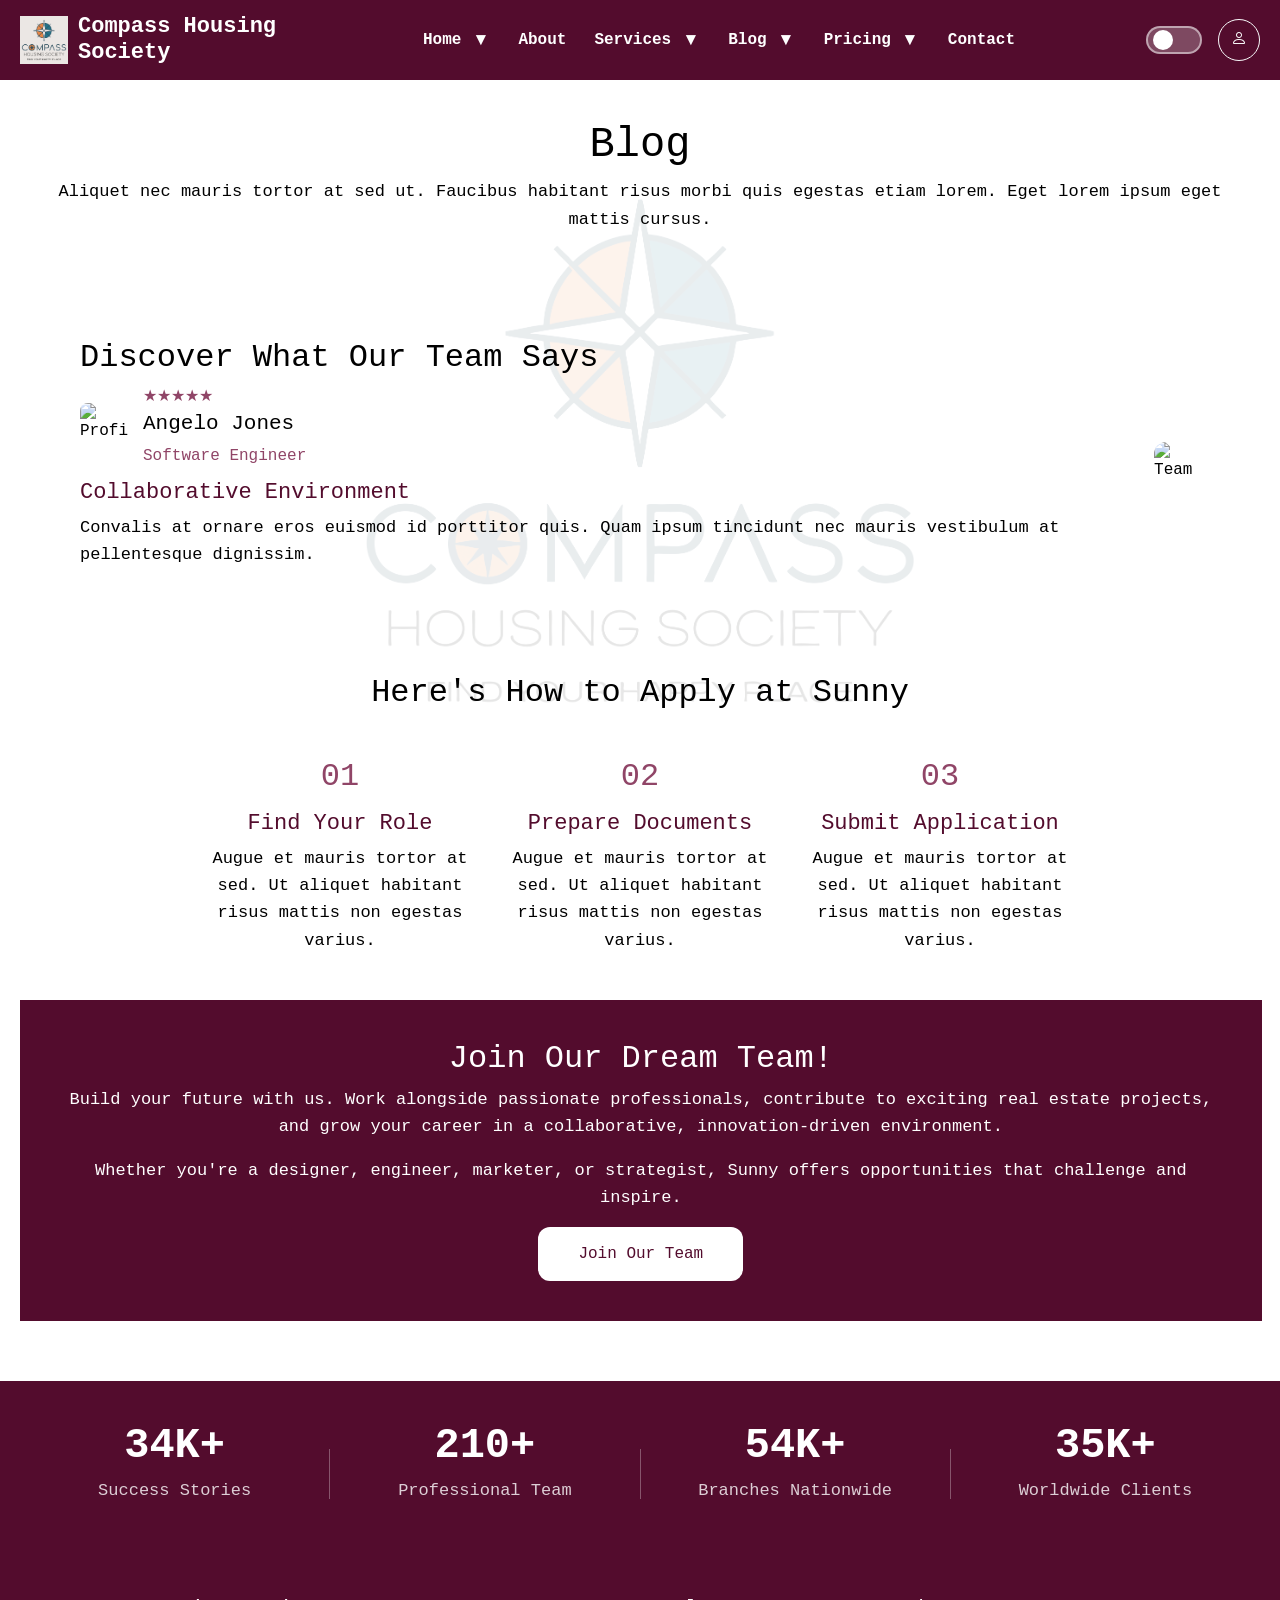
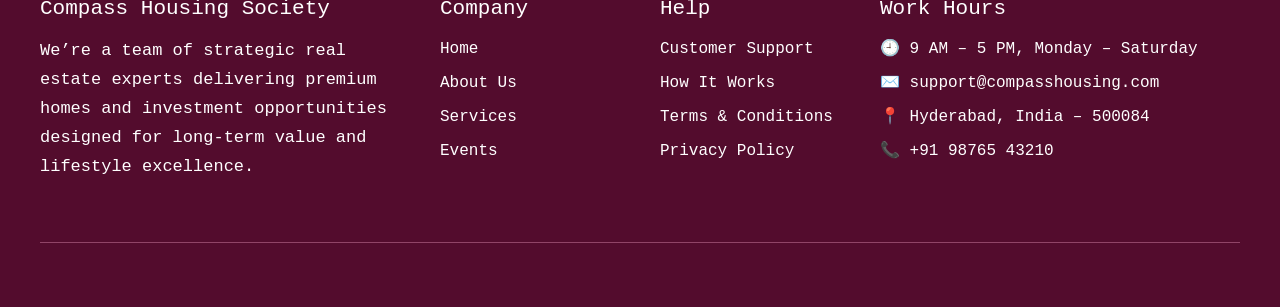
==== blog.html @ 1b6b70ff "Add files via upload" ====
<!DOCTYPE html>
<html lang="en" data-theme="light">

<head>
    <meta charset="UTF-8">
    <meta name="viewport" content="width=device-width, initial-scale=1.0">
    <title>Real Estate</title>

    <link rel="stylesheet" href="globalstyles.css">
    <link href="https://cdn.jsdelivr.net/npm/bootstrap@5.3.3/dist/css/bootstrap.min.css" rel="stylesheet">
    <link href="https://cdn.jsdelivr.net/npm/bootstrap-icons@1.11.3/font/bootstrap-icons.css" rel="stylesheet">

    <style>
        :root {
            --primary: #530C2D;
            --secondary: #904567;
            --white: #ffffff;
            --black: #000000;
        }

        body {
            font-family: "JetBrains Mono", "Cascadia Code", monospace;
            background: var(--white);
            color: var(--black);
        }

        html[data-theme="dark"] body {
            background: var(--black);
            color: var(--white);
        }

        section {
            /* padding: 40px; */
            position: relative;
            overflow: hidden;
        }



        .blog-hero {
            display: flex;
            justify-content: center;
            text-align: center;
        }

        .blog-hero-inner {
            display: flex;
            justify-content: center;
            width: 100%;
        }

        .section-styles {
            padding: 40px;
            margin-bottom: -30px;
        }


        h1 {
            font-size: 42px;
            color: var(--black);
        }

        h2 {
            font-size: 32px;
        }

        h3 {
            font-size: 22px;
            color: var(--primary);
        }

        h4 {
            font-size: 21px;
        }

        h5,
        h6 {
            font-size: 19px;
        }

        p,
        span {
            font-size: 17px;
            line-height: 1.6;
        }

        a,
        li {
            font-size: 16px;
        }


        /* TEAM SECTION */
        .team-container {
            display: flex;
            align-items: center;
            justify-content: space-between;
            gap: 40px;
        }

        .mini-title {
            font-size: 16px;
            color: var(--secondary);
        }

        .testimonial-card h3 {
            color: var(--primary);
        }

        html[data-theme="dark"] .testimonial-card h3 {
            color: var(--white);
        }


        body::before {
            content: "";
            position: fixed;
            inset: 0;
            background-image: url("images/transparent-logo-1.png");
            background-repeat: no-repeat;
            background-position: center;
            background-size: 600px auto;
            opacity: 0.10;
            pointer-events: none;
            z-index: -1;
            transition: opacity 0.3s ease;
        }

        :root[data-theme="dark"] body::before {
            opacity: 0.10;
        }

        .profile-row {
            display: flex;
            align-items: center;
            gap: 15px;
            margin-bottom: 10px;
        }

        .avatar {
            width: 48px;
            height: 48px;
            border-radius: 8px;
            object-fit: cover;
        }

        .stars {
            font-size: 16px;
            color: var(--secondary);
        }

        .role {
            font-size: 16px;
            color: var(--secondary);
        }

        .team-images img {
            width: 100%;
            border-radius: 12px;
        }

        /* APPLY SECTION */
        .apply-section {
            text-align: center;
        }

      

        .apply-steps {
            display: flex;
            justify-content: center;
            gap: 40px;
            flex-wrap: wrap;
            margin-top: 40px;
        }

        .apply-step {
            max-width: 260px;
            text-align: center;
            /* CENTER CONTENT */
        }

        .step-number {
            font-size: 32px;
            color: var(--secondary);
            display: block;
            margin-bottom: 10px;
        }


        /* CTA */
        .cta-banner {
            background: var(--primary);
            color: var(--white);
            text-align: center;
            width: 97%;
            margin: 20px;
        }

        .cta-btn {
            background: var(--white);
            color: var(--primary);
            border: none;
            padding: 15px 40px;
            border-radius: 12px;
            font-size: 16px;
        }

        /* DARK MODE TEXT FIXES */
        html[data-theme="dark"] h1,
        html[data-theme="dark"] .apply-title {
            color: var(--secondary);
        }

        /* RESPONSIVE */
        @media (max-width: 992px) {
            .team-container {
                flex-direction: column;
                text-align: center;
            }

            .apply-step {
                text-align: center;
            }

            .blog-hero-inner {
                flex-direction: column;
                text-align: center;
            }

            .blog-hero-line {
                display: none;
            }
        }

        :root[data-theme="dark"] .cta-banner {
            background-color: var(--black);
            border: 1px solid var(--white);
            width: 97%;
            margin: 20px;
        }
    </style>
</head>

<body>

    <div id="site-header" class="fixed-top"></div>

    <div>
        <section class="blog-hero section-styles">
            <div class="blog-hero-inner">
                <!-- <div class="blog-hero-line"></div> -->
                <div class="blog-hero-text">
                    <h1>Blog</h1>
                    <p>
                        Aliquet nec mauris tortor at sed ut. Faucibus habitant risus morbi quis
                        egestas etiam lorem. Eget lorem ipsum eget mattis cursus.
                    </p>
                </div>
            </div>
        </section>

        <section class="team-speaks section-styles">
            <div class="team-container" style="padding:40px;">
                <div class="team-text">
                    <h2>Discover What Our Team Says</h2>

                    <div class="testimonial-card">
                        <div class="profile-row">
                            <img src="https://encrypted-tbn0.gstatic.com/images?q=tbn:ANd9GcRZ3tNtqxEk4YjqTPH5gYaQ2ZYqYl0sMNKePg&s"
                                alt="Profile" class="avatar">
                            <div>
                                <span class="stars">★★★★★</span>
                                <h4>Angelo Jones</h4>
                                <span class="role">Software Engineer</span>
                            </div>
                        </div>

                        <h3>Collaborative Environment</h3>
                        <p>
                            Convalis at ornare eros euismod id porttitor quis. Quam ipsum tincidunt nec mauris
                            vestibulum at pellentesque dignissim.
                        </p>
                    </div>
                </div>

                <div class="team-images">
                    <img src="https://thumbs.dreamstime.com/b/team-architect-engineer-businessman-having-meeting-new-property-real-estate-development-project-over-design-safety-394794071.jpg"
                        alt="Team">
                </div>
            </div>
        </section>

        <section class="apply-section section-styles">
            <h2 class="apply-title">Here's How to Apply at Sunny</h2>

            <div class="apply-steps">
                <div class="apply-step">
                    <div class="step-number">01</div>
                    <h3>Find Your Role</h3>
                    <p>Augue et mauris tortor at sed. Ut aliquet habitant risus mattis non egestas varius.</p>
                </div>

                <div class="apply-step">
                    <div class="step-number">02</div>
                    <h3>Prepare Documents</h3>
                    <p>Augue et mauris tortor at sed. Ut aliquet habitant risus mattis non egestas varius.</p>
                </div>

                <div class="apply-step">
                    <div class="step-number">03</div>
                    <h3>Submit Application</h3>
                    <p>Augue et mauris tortor at sed. Ut aliquet habitant risus mattis non egestas varius.</p>
                </div>
            </div>
        </section>

        <section class="cta-banner section-styles">
            <h2>Join Our Dream Team!</h2>
            <p>
                Build your future with us. Work alongside passionate professionals,
                contribute to exciting real estate projects, and grow your career
                in a collaborative, innovation-driven environment.
            </p>

            <p>
                Whether you're a designer, engineer, marketer, or strategist,
                Sunny offers opportunities that challenge and inspire.
            </p>

            <a href="contact.html">
                <button class="cta-btn">Join Our Team</button>
            </a>
        </section>

    </div>

     <div id="side-footer"></div>

    <script src="footer.js"></script>
    <script src="header.js"></script>

    <!-- Bootstrap JS MUST come before custom navbar script -->
    <script src="https://cdn.jsdelivr.net/npm/bootstrap@5.3.3/dist/js/bootstrap.bundle.min.js"></script>

</body>

</html>
---- globalstyles.css ----
:root {
    --primary: #530C2D;
    --secondary: #904567;
    --white: #ffffff;
    --black: #000000;
    --bg-light: #ffffff;
    --text-light: #000000;
    --bg-dark: #000000;
    --text-dark: #ffffff;
}

:root[data-theme="dark"] {
    --bg-light: #000000;
    --bg-dark: #000000;
    --text-light: #ffffff;
}

* {
    margin: 0;
    padding: 0;
    box-sizing: border-box;
}

html {
    scroll-behavior: smooth;
    overflow-x: hidden;
}

/* Prevent flash of unstyled content */
html:not([data-theme]) {
    visibility: hidden;
}

html[data-theme] {
    visibility: visible;
}

body {
    font-family: "JetBrains Mono", "Cascadia Code", "Fira Code", monospace;
    background: var(--bg-light);
    color: var(--text-light);
    padding-top: 80px;
    transition: background-color 0.3s ease, color 0.3s ease;
}

:root[data-theme="dark"] body {
    color: var(--white);
}

.fixed-top {
    position: fixed;
    top: 0;
    right: 0;
    left: 0;
    z-index: 1030;
}

.navbar-main {
    position: fixed;
    top: 0;
    width: 100%;
    height: 80px;
    background: var(--primary);
    z-index: 1050;
    display: flex;
    align-items: center;
    transition: background-color 0.3s ease;
}

:root[data-theme="dark"] .navbar-main {
    background: var(--black);
}

.navbar-main .container-fluid {
    max-width: 1320px;
    width: 100%;
    padding: 0 20px;
    margin: 0 auto;
    display: flex;
    align-items: center;
    justify-content: space-between;
}

.navbar-brand {
    display: flex;
    align-items: center;
    gap: 10px;
    text-decoration: none;
}

.logo-icon {
    width: 48px;
    height: 48px;
}

.logo-icon img {
    width: 100%;
    height: 100%;
    object-fit: contain;
}

.brand-name {
    font-size: 22px;
    font-weight: 700;
    color: var(--white);
    line-height: 1.2;
}

.brand-text {
    display: flex;
    flex-direction: column;
}

.navbar-nav {
    display: flex;
    align-items: center;
    gap: 20px;
}

.nav-link-main {
    font-size: 16px;
    font-weight: 600;
    color: var(--white);
    text-decoration: none;
    padding: 6px 4px;
    display: flex;
    align-items: center;
    gap: 5px;
    transition: opacity 0.2s ease;
}

.nav-link-main:hover {
    opacity: 0.85;
}

.nav-link-main,
.dropdown-item,
.navbar-toggler-custom {
    -webkit-tap-highlight-color: transparent;
}

.dropdown-icon-model {
    display: inline-flex;
    align-items: center;
    justify-content: center;
    width: 20px;
    height: 20px;
    margin-left: 4px;
    position: relative;
}

/* ===============================
   FIX DOUBLE DROPDOWN ARROWS
================================ */

/* Remove Bootstrap's default dropdown arrow completely */
.dropdown-toggle::after {
    display: none !important;
    content: none !important;
    border: none !important;
}

/* Also target the specific nav-link-main with dropdown-toggle */
.nav-link-main.dropdown-toggle::after {
    display: none !important;
    content: none !important;
    border: none !important;
    margin: 0 !important;
    padding: 0 !important;
    width: 0 !important;
    height: 0 !important;
}

/* Keep only your custom dropdown arrow */
.dropdown-icon-model::before {
    content: "▾";
    font-size: 18px;
    line-height: 1;
    display: inline-block;
    transition: transform 0.3s ease;
}

/* Make sure your custom arrow is properly positioned */
.dropdown-icon-model {
    display: inline-flex;
    align-items: center;
    justify-content: center;
    width: 20px;
    height: 20px;
    margin-left: 4px;
    position: relative;
}

/* Dropdown arrow rotation states */
.nav-item.dropdown.show .dropdown-icon-model::before {
    transform: rotate(180deg);
}

@media (min-width: 992px) {
    .nav-item.dropdown:hover .dropdown-icon-model::before {
        transform: rotate(180deg);
    }
}

.dropdown-icon-model::before {
    content: "▾";
    font-size: 18px;
    line-height: 1;
    display: inline-block;
    transition: transform 0.3s ease;
}

.nav-item.dropdown.show .dropdown-icon-model::before {
    transform: rotate(180deg);
}

@media (min-width: 992px) {
    .nav-item.dropdown:hover .dropdown-icon-model::before {
        transform: rotate(180deg);
    }
}

/* Remove ALL Bootstrap dropdown arrows */
.dropdown-toggle::after,
.nav-link-main.dropdown-toggle::after,
[data-bs-toggle="dropdown"]::after {
    display: none !important;
    content: none !important;
    border: none !important;
}

.dropdown-menu {
    background: var(--white);
    border: none;
    border-radius: 8px;
    box-shadow: 0 10px 30px rgba(0, 0, 0, 0.1);
    padding: 8px 0;
    min-width: 200px;
    transition: opacity 0.3s ease, visibility 0.3s ease, transform 0.3s ease;
}

.dropdown-item {
    font-size: 16px;
    color: var(--black);
    padding: 10px 20px;
    text-decoration: none;
    display: block;
    transition: all 0.2s ease;
}

.dropdown-item:hover,
.dropdown-item:focus {
    background: var(--secondary);
    color: var(--white);
}

@media (min-width: 992px) {
    .nav-item.dropdown {
        position: relative;
    }

    .nav-item.dropdown .dropdown-menu {
        display: block;
        opacity: 0;
        visibility: hidden;
        transform: translateY(10px);
        transition: 0.25s ease;
        pointer-events: none;
        position: absolute;
        top: 100%;
        left: 0;
        z-index: 1000;
    }

    .nav-item.dropdown:hover .dropdown-menu {
        opacity: 1;
        visibility: visible;
        transform: translateY(0);
        pointer-events: auto;
    }
}

.navbar-right-section {
    display: flex;
    align-items: center;
    gap: 16px;
}

.register-btn {
    font-size: 16px;
    padding: 10px 22px;
    border-radius: 10px;
    background: transparent;
    border: 2px solid var(--white);
    color: var(--white);
    text-decoration: none;
    transition: all 0.3s ease;
    cursor: pointer;
    display: inline-block;
    text-align: center;
    margin-left: 20px;
}

.register-btn:hover {
    background: var(--white);
    color: var(--primary);
    border-color: var(--white);
}

:root[data-theme="dark"] .register-btn:hover {
    background: var(--white);
    color: var(--black);
}

.theme-toggle-btn {
    width: 56px;
    height: 28px;
    border-radius: 30px;
    background: rgba(255, 255, 255, 0.25);
    border: 2px solid rgba(255, 255, 255, 0.5);
    cursor: pointer;
    position: relative;
    transition: all 0.3s ease;
    flex-shrink: 0;
}

.theme-toggle-slider {
    width: 20px;
    height: 20px;
    background: var(--white);
    border-radius: 50%;
    position: absolute;
    left: 5px;
    top: 2px;
    transition: transform 0.3s ease;
}

:root[data-theme="dark"] .theme-toggle-slider {
    transform: translateX(26px);
    background: var(--white);
}

:root[data-theme="dark"] .theme-toggle-btn {
    background: rgba(0, 0, 0, 0.25);
    border-color: rgba(255, 255, 255, 0.3);
}

.navbar-toggler-custom {
    width: 50px;
    height: 45px;
    border-radius: 8px;
    border: 2px solid rgba(255, 255, 255, 0.5);
    background: rgba(255, 255, 255, 0.15);
    display: flex;
    align-items: center;
    justify-content: center;
    cursor: pointer;
    transition: all 0.3s ease;
    margin-left: 12px;
    flex-shrink: 0;
}

.navbar-toggler-custom:hover {
    background: rgba(255, 255, 255, 0.25);
}

.toggler-icon {
    width: 22px;
    height: 2px;
    background: var(--white);
    position: relative;
    transition: all 0.3s ease;
}

.toggler-icon::before,
.toggler-icon::after {
    content: "";
    width: 22px;
    height: 2px;
    background: var(--white);
    position: absolute;
    left: 0;
    transition: all 0.3s ease;
}

.toggler-icon::before {
    top: -7px;
}

.toggler-icon::after {
    top: 7px;
}

.navbar-toggler-custom.active .toggler-icon {
    background: transparent;
}

.navbar-toggler-custom.active .toggler-icon::before {
    transform: rotate(45deg);
    top: 0;
}

.navbar-toggler-custom.active .toggler-icon::after {
    transform: rotate(-45deg);
    top: 0;
}

@media (max-width: 991.98px) {
    .navbar-main {
        height: auto;
        padding: 10px 0;
        min-height: 70px;
    }

    .navbar-collapse {
        position: fixed;
        top: 70px;
        left: 0;
        right: 0;
        background: var(--primary);
        padding: 0 20px !important;
        margin: 0 !important;
        border-radius: 0 0 16px 16px;
        max-height: 0;
        overflow: hidden;
        opacity: 0;
        visibility: hidden;
        transition: max-height 0.3s ease, opacity 0.3s ease, visibility 0.3s ease;
        z-index: 1049;
    }

    .navbar-collapse.show {
        max-height: 80vh;
        opacity: 1;
        visibility: visible;
        padding: 20px !important;
        overflow-y: auto;
    }

    :root[data-theme="dark"] .navbar-collapse {
        background: var(--black);
    }

    .navbar-nav {
        flex-direction: column;
        align-items: flex-start;
        gap: 14px;
        width: 100%;
    }

    .nav-item.dropdown {
        width: 100%;
    }

    .nav-item.dropdown .dropdown-menu {
        position: static !important;
        float: none !important;
        width: 20% !important;
        margin: 8px 0 0 15px !important;
        background: rgba(255, 255, 255, 0.1) !important;
        border: none !important;
        box-shadow: none !important;
        display: none !important;
        padding: 8px 0 !important;
        animation: fadeIn 0.2s ease;
    }

    .nav-item.dropdown.show .dropdown-menu,
    .nav-item.dropdown .dropdown-menu.show {
        display: block !important;
    }

    .dropdown-item {
        color: var(--white) !important;
        padding: 10px 15px !important;
        border-left: 3px solid transparent;
        transition: all 0.2s ease;
        font-size: 15px;
    }

    .dropdown-item:hover,
    .dropdown-item:focus {
        background: rgba(255, 255, 255, 0.15) !important;
        color: var(--white) !important;
        border-left-color: var(--white);
    }

    @keyframes fadeIn {
        from {
            opacity: 0;
            transform: translateY(-10px);
        }

        to {
            opacity: 1;
            transform: translateY(0);
        }
    }

    .navbar-right-section {
        flex-direction: column;
        width: 100%;
        gap: 14px;
        margin-top: 20px;
        padding-top: 18px;
        border-top: 1px solid rgba(255, 255, 255, 0.2);
    }

    .register-btn {
        width: 100%;
        text-align: center;
        margin-left: 0;
    }

    .mobile-register-container {
        display: flex;
        align-items: center;
        gap: 15px;
        margin-left: auto;
    }

    .mobile-theme-toggle {
        display: flex;
        justify-content: center;

    }

    body {
        padding-top: 70px;
    }

    /* Better hamburger to X animation */
    .navbar-toggler-custom.active {
        background: rgba(255, 255, 255, 0.25);
    }

    .navbar-toggler-custom.active .toggler-icon {
        background: transparent;
    }

    .navbar-toggler-custom.active .toggler-icon::before {
        transform: rotate(45deg);
        top: 0;
    }

    .navbar-toggler-custom.active .toggler-icon::after {
        transform: rotate(-45deg);
        top: 0;
    }

    /* Fix navbar spacing on mobile */
    .nav-link-main {
        padding: 8px 4px;
        width: 100%;
        /* justify-content: space-between; */
    }

    .nav-link-main .dropdown-icon-model::before {
        transition: transform 0.3s ease;
    }

    .nav-item.dropdown.show .nav-link-main .dropdown-icon-model::before {
        transform: rotate(180deg);
    }
}

@media (min-width: 992px) {
    .mobile-register-container {
        display: none;
    }

    .mobile-theme-toggle {
        display: none;
    }
}

@media (max-width: 991px) {
    .desktop-register-btn {
        display: none;
    }

    .navbar-collapse:not(.show) {
        display: none;
    }

    .navbar-collapse.show {
        display: block;
    }
}

@media (min-width: 992px) {
    .collapse:not(.show) {
        display: flex !important;
    }

    .navbar-collapse {
        display: flex !important;
        flex-basis: auto;
        flex-grow: 1;
        align-items: center;
    }
}

.mobile-register-btn {
    padding: 8px 18px;
    font-size: 16px;
    border-radius: 8px;
    border: 2px solid var(--white);
    background: transparent;
    color: var(--white);
    white-space: nowrap;
    text-decoration: none;
    transition: all 0.3s ease;
}

.mobile-register-btn:hover {
    background: var(--white);
    color: var(--primary);
}

.collapse:not(.show) {
    display: none;
}

.container-fluid {
    padding-right: 15px;
    padding-left: 15px;
}

footer {
    background: var(--primary);
    color: var(--white);
    padding: 40px 20px 40px;
    margin-top: 60px;
    transition: background-color 0.3s ease;
}

:root[data-theme="dark"] footer {
    background: var(--black);
}

.footer-top {
    max-width: 1200px;
    margin: auto;
    display: grid;
    grid-template-columns: 2fr 1fr 1fr 2fr;
    gap: 40px;
}

footer h4 {
    font-size: 21px;
    margin-bottom: 16px;
}

footer p {
    font-size: 17px;
    line-height: 1.7;
    margin-bottom: 20px;
}

footer a {
    font-size: 16px;
    color: var(--white);
    text-decoration: none;
    transition: color 0.3s ease;
}

footer a:hover {
    color: var(--secondary);
}

footer ul {
    list-style: none;
    padding-left: 0px;
}

footer ul li {
    margin-bottom: 10px;
}

.subscribe-box {
    display: flex;
    flex-direction: column;
    gap: 10px;
    margin-top: 15px;
}

.subscribe-box input {
    padding: 12px 16px;
    border-radius: 8px;
    border: 1px solid var(--secondary);
    background: rgba(255, 255, 255, 0.1);
    color: var(--white);
    font-size: 16px;
}

.subscribe-box input::placeholder {
    color: rgba(255, 255, 255, 0.7);
}

.subscribe-box button {
    padding: 12px 24px;
    border-radius: 8px;
    background: var(--secondary);
    color: var(--white);
    border: none;
    font-size: 16px;
    font-weight: 600;
    cursor: pointer;
    transition: background 0.3s ease;
}

.subscribe-box button:hover {
    background: #7a3a58;
}

.footer-bottom {
    max-width: 1200px;
    margin: 40px auto 0;
    padding-top: 24px;
    border-top: 1px solid var(--secondary);
    display: flex;
    justify-content: space-between;
    align-items: center;
    flex-wrap: wrap;
    gap: 20px;
}

.social {
    display: flex;
    gap: 14px;
}

.social a {
    width: 38px;
    height: 38px;
    border: 2px solid var(--secondary);
    border-radius: 50%;
    display: flex;
    align-items: center;
    justify-content: center;
    transition: all 0.3s ease;
}

.social a:hover {
    background: var(--secondary);
    border-color: var(--secondary);
    transform: translateY(-3px);
}

.social i {
    font-size: 16px;
}

@media (max-width: 991.98px) {
    .footer-top {
        grid-template-columns: 1fr 1fr;
    }
}

@media (max-width: 767.98px) {
    .footer-top {
        grid-template-columns: 1fr;
        text-align: center;
        gap: 30px;
    }

    .footer-bottom {
        flex-direction: column;
        text-align: center;
        gap: 15px;
    }

    .social {
        justify-content: center;
        margin-top: 10px;
    }
}

.footer-stats {
    max-width: 1200px;
    margin: 0 auto 70px;
    display: flex;
    justify-content: space-between;
    align-items: center;
    text-align: center;
    gap: 20px;
}

.footer-stats h3 {
    font-size: 42px;
    font-weight: 700;
    color: var(--white);
    margin-bottom: 6px;
}

.footer-stats p {
    font-size: 17px;
    color: rgba(255, 255, 255, 0.8);
}

.stat {
    flex: 1;
}

.stat-divider {
    width: 1px;
    height: 50px;
    background: rgba(255, 255, 255, 0.3);
}


.footer-phone {
    margin-top: 12px;
    font-weight: 600;
}

.footer-contact {
    list-style: none;
    padding: 0;
}

.footer-contact li {
    font-size: 16px;
    margin-bottom: 10px;
}

@media (max-width: 991.98px) {
    .footer-stats {
        flex-wrap: wrap;
        gap: 30px;
    }

    .stat-divider {
        display: none;
    }
}

@media (max-width: 767.98px) {
    .footer-stats h3 {
        font-size: 32px;
    }
}

/* ===============================
   DESKTOP DROPDOWN ANIMATION
================================ */
@media (min-width: 992px) {
    .dropdown-menu {
        animation: fadeInDropdown 0.2s ease;
    }

    @keyframes fadeInDropdown {
        from {
            opacity: 0;
            transform: translateY(10px);
        }

        to {
            opacity: 1;
            transform: translateY(0);
        }
    }
}

/* ===============================
   OVERLAY FOR MOBILE MENU
================================ */
@media (max-width: 991.98px) {
    .navbar-overlay {
        display: none;
        position: fixed;
        top: 70px;
        left: 0;
        right: 0;
        bottom: 0;
        background: rgba(0, 0, 0, 0.5);
        z-index: 1048;
    }

    .navbar-overlay.active {
        display: block;
    }

    body.menu-open {
        overflow: hidden;
    }
}
.dropdown-item.active, .dropdown-item:active {
    color:var(--white) !important;
    text-decoration: none;
    background-color: var(--primary) !important;
}
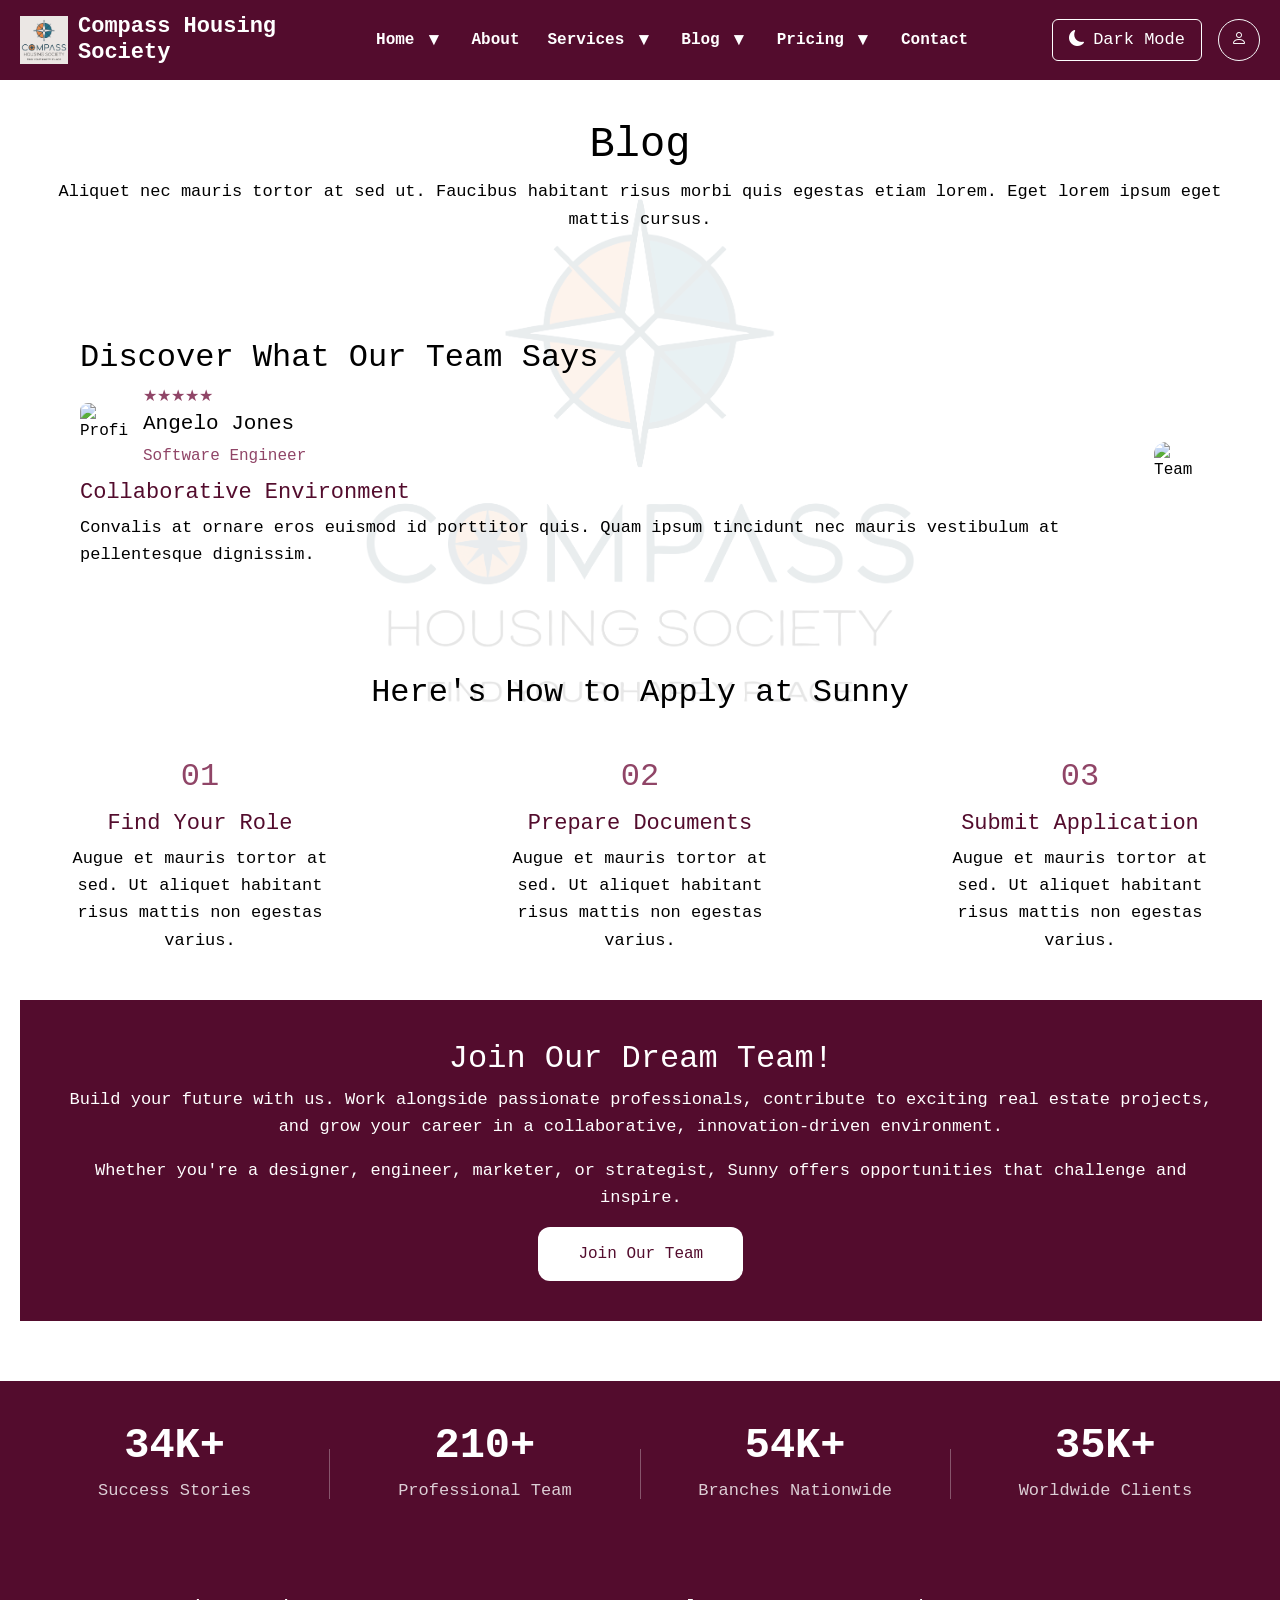
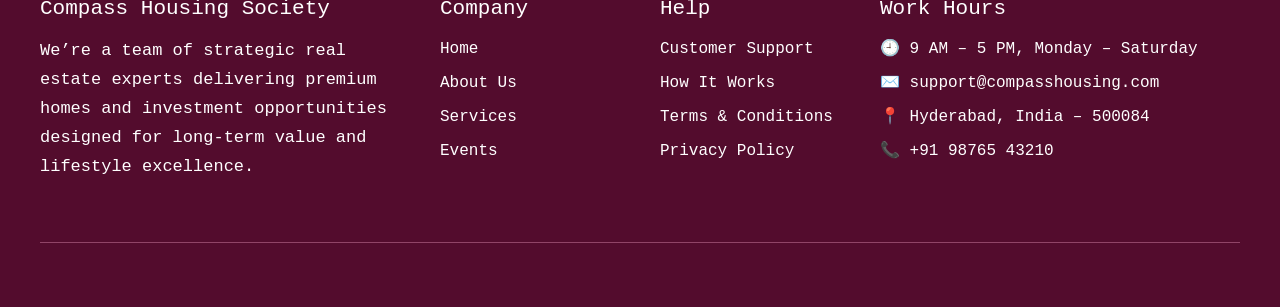
==== commit 72e94cef: "Update blog.html" ====
--- a/blog.html
+++ b/blog.html
@@ -169,7 +169,7 @@
         .apply-steps {
             display: flex;
             justify-content: center;
-            gap: 40px;
+            gap: 180px;
             flex-wrap: wrap;
             margin-top: 40px;
         }
@@ -345,4 +345,4 @@
 
 </body>
 
-</html>+</html>
